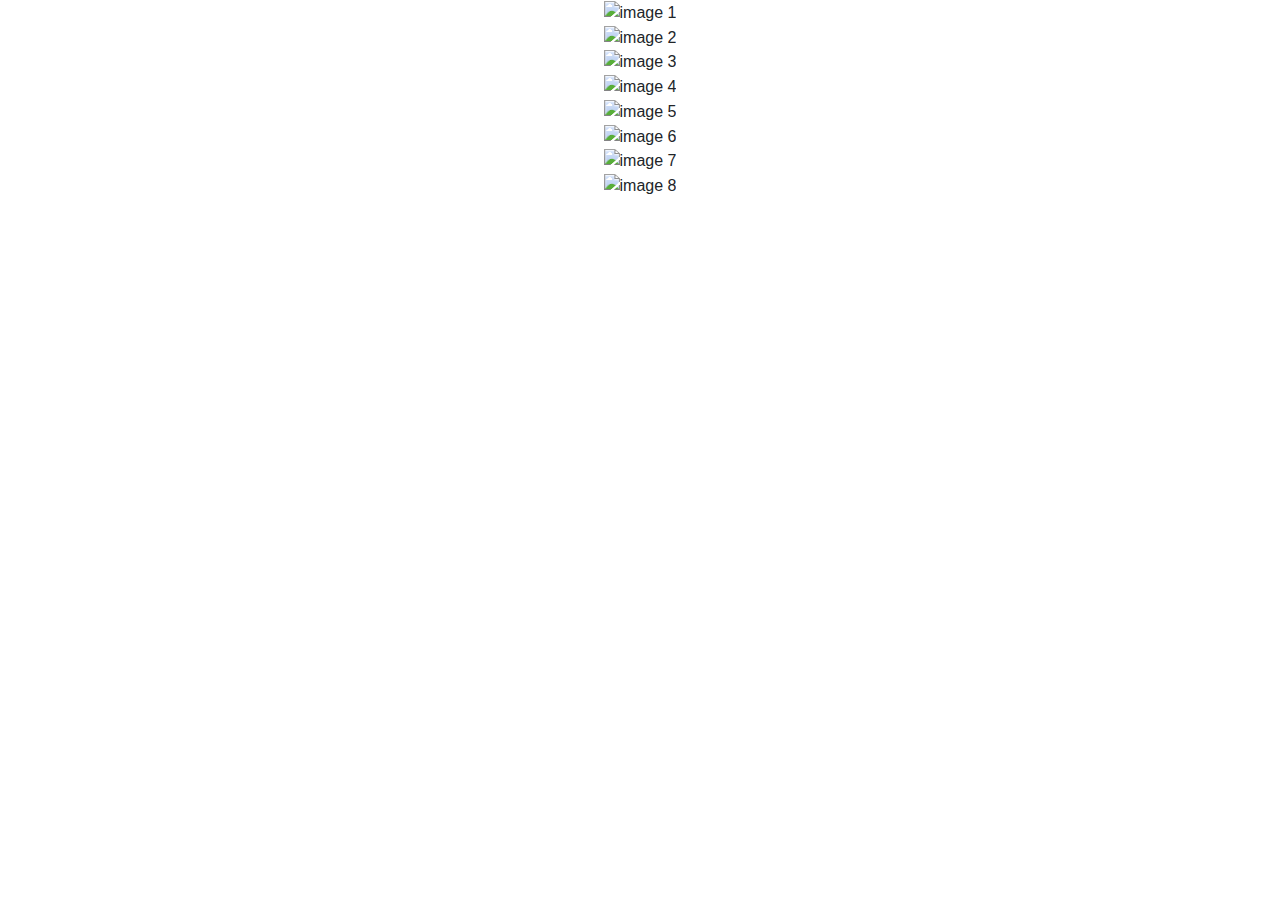
==== photo-gallery.html @ 135bf483 "draft completed" ====
<!DOCTYPE html>
<html lang="ko">
    <head>
        <meta charset="utf-8" />
        <meta name="viewport" content="width=device-width, initial-scale=1, shrink-to-fit=no" />
        <meta name="description" content="" />
        <meta name="author" content="" />
        <title>형욱&혜민 결혼식</title>
        <link rel="stylesheet" href="https://cdn.jsdelivr.net/npm/bootstrap@4.3.1/dist/css/bootstrap.min.css" integrity="sha384-ggOyR0iXCbMQv3Xipma34MD+dH/1fQ784/j6cY/iJTQUOhcWr7x9JvoRxT2MZw1T" crossorigin="anonymous">
        <!-- Favicon-->
        <link rel="icon" type="image/x-icon" href="assets/favicon.ico" />
        <style>
            .photos{
                display: flex;
                -webkit-box-pack: justify;
                place-content: space-between;
                -webkit-box-align: center;
                align-items: center;
                flex-direction: column;
            }
            .photo img {
                max-width: 100%;
                height: auto;
                object-fit: contain;
            }
        </style>
    </head>
    <body>
        <div>
            <div class= "photos">
                <div class="photo">
                    <img alt="image 1" src="assets/혜민+형욱-7.jpg">
                </div>
                <div class="photo">
                    <img alt="image 2" src="assets/혜민+형욱-71.jpg">
                </div>
                <div class="photo">
                    <img alt="image 3" src="assets/혜민+형욱-83.jpg">
                </div>
                <div class="photo">
                    <img alt="image 4" src="assets/혜민+형욱-145.jpg">
                </div>
                <div class="photo">
                    <img alt="image 5" src="assets/혜민+형욱-170.jpg">
                </div>
                <div class="photo">
                    <img alt="image 6" src="assets/혜민+형욱-171.jpg">
                </div>
                <div class="photo">
                    <img alt="image 7" src="assets/혜민+형욱-215.jpg">
                </div>
                <div class="photo">
                    <img alt="image 8" src="assets/231.jpg">
                </div>
            </div>
        </div>
    </body>
</html>
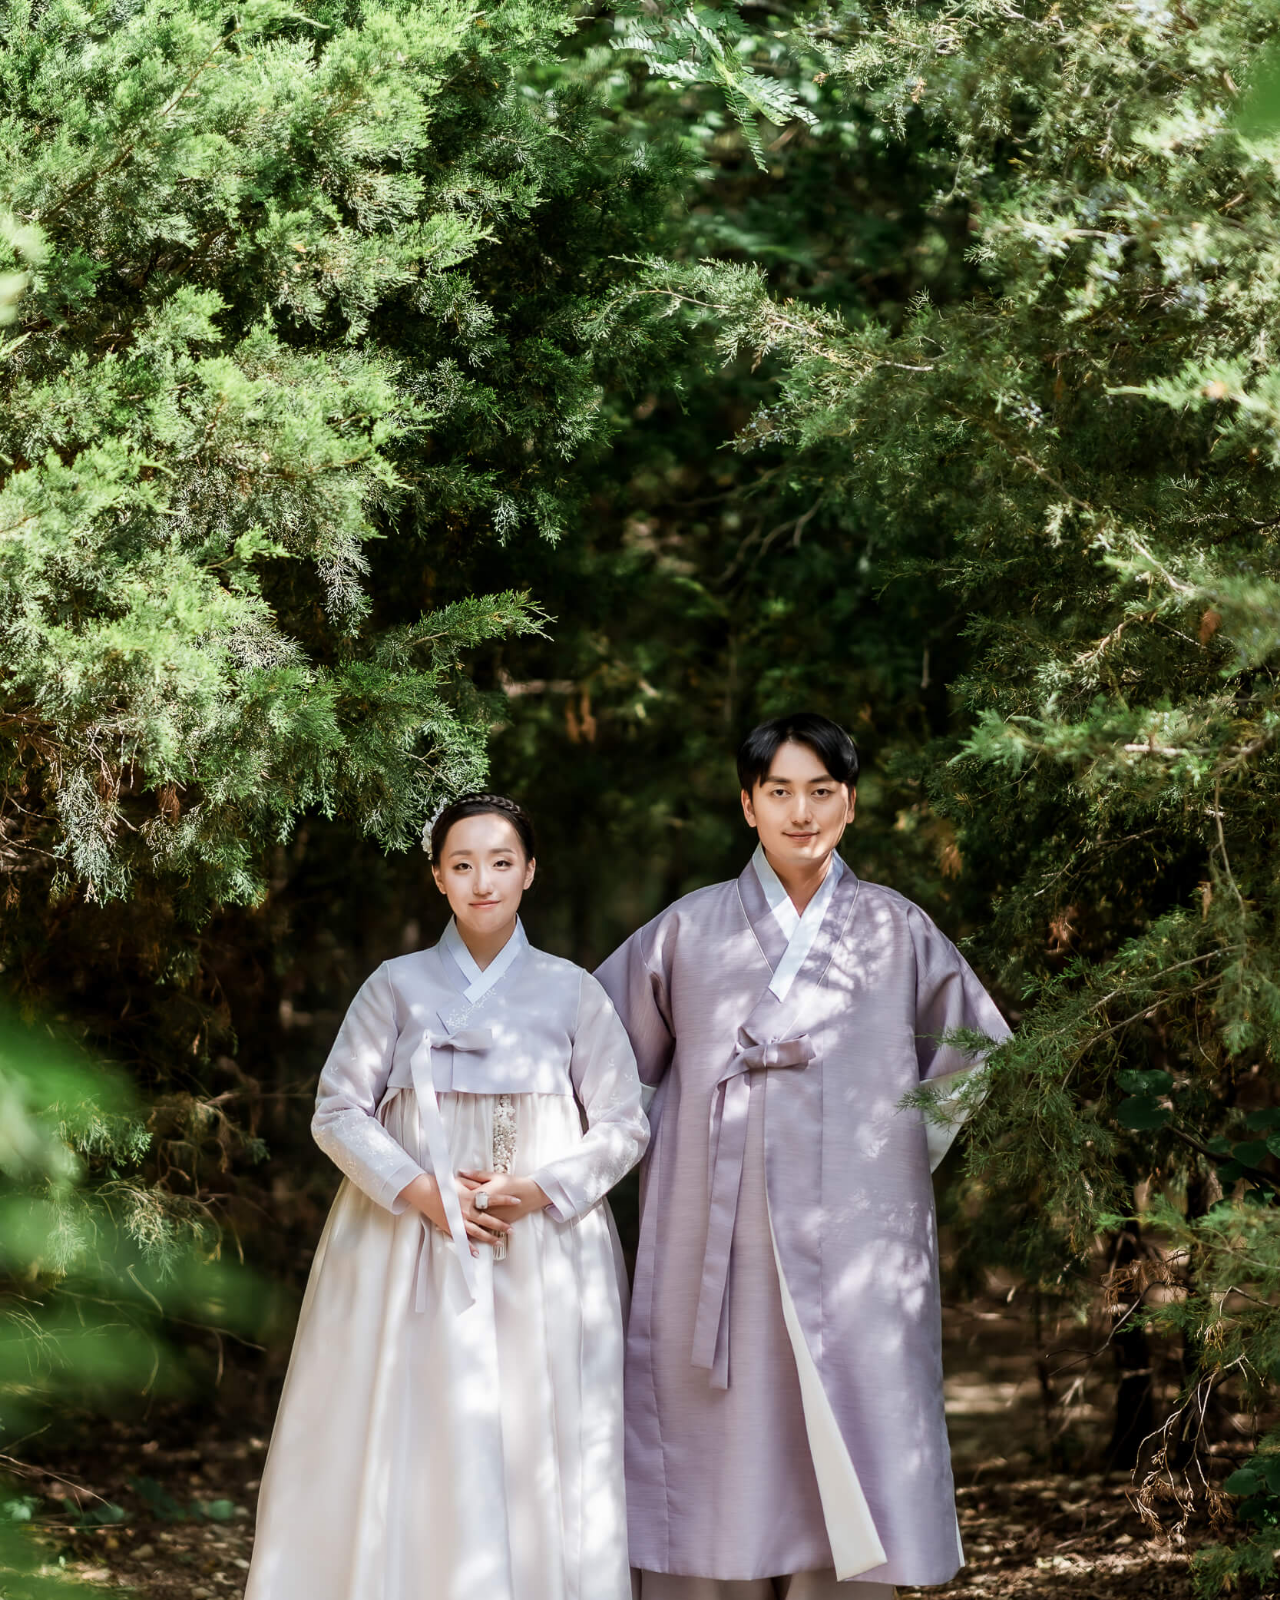
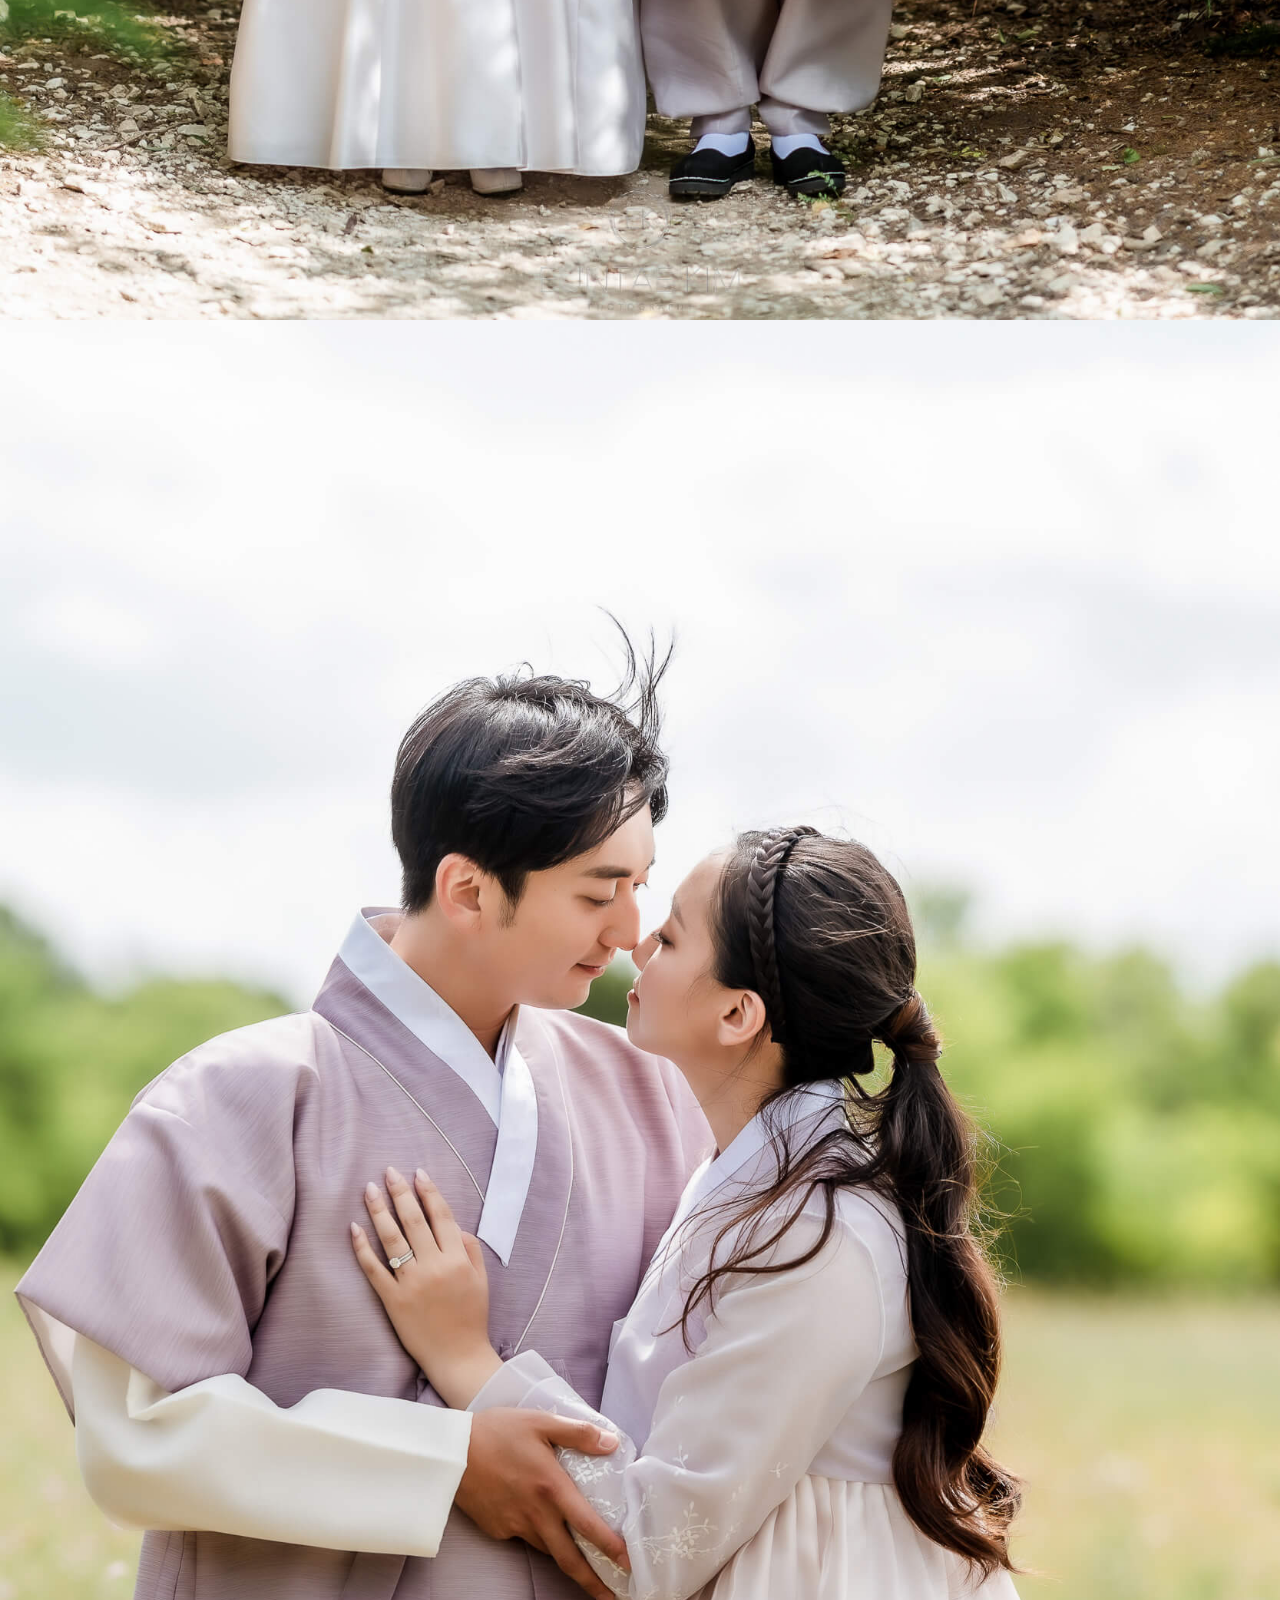
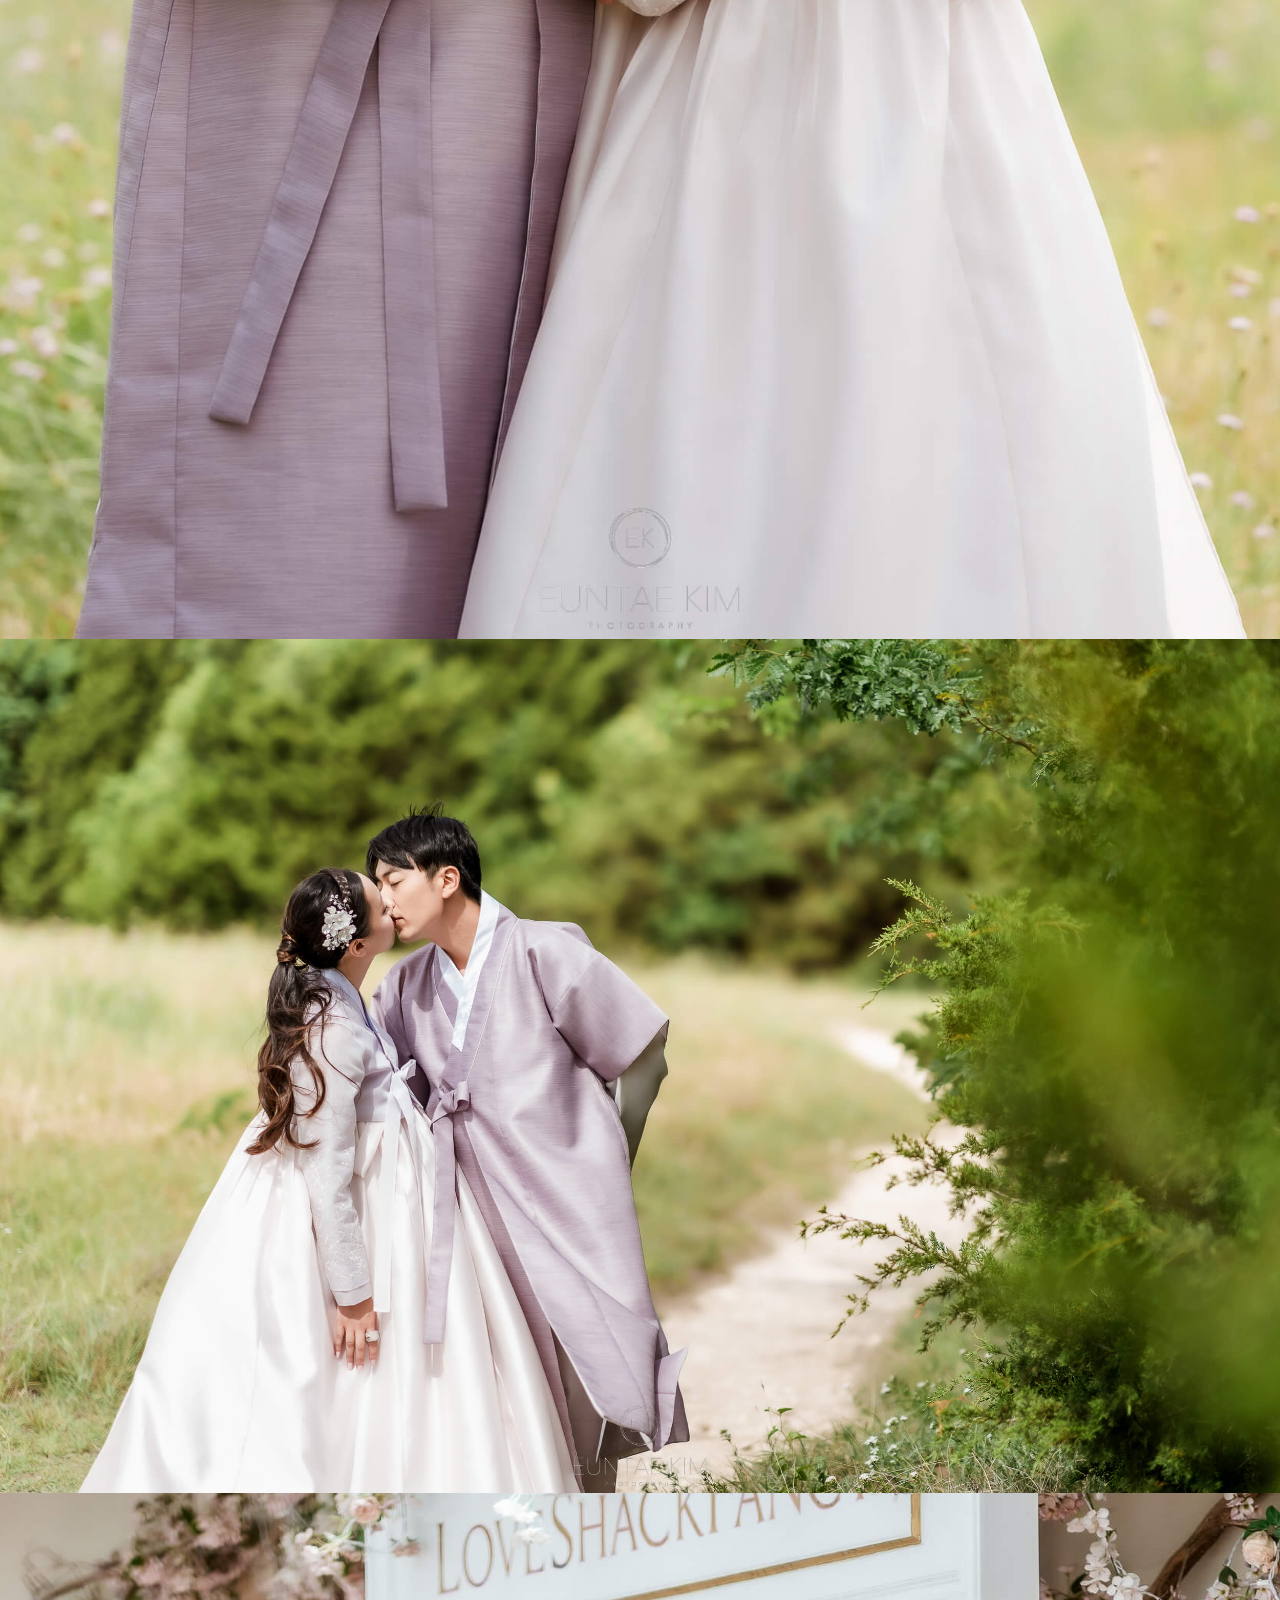
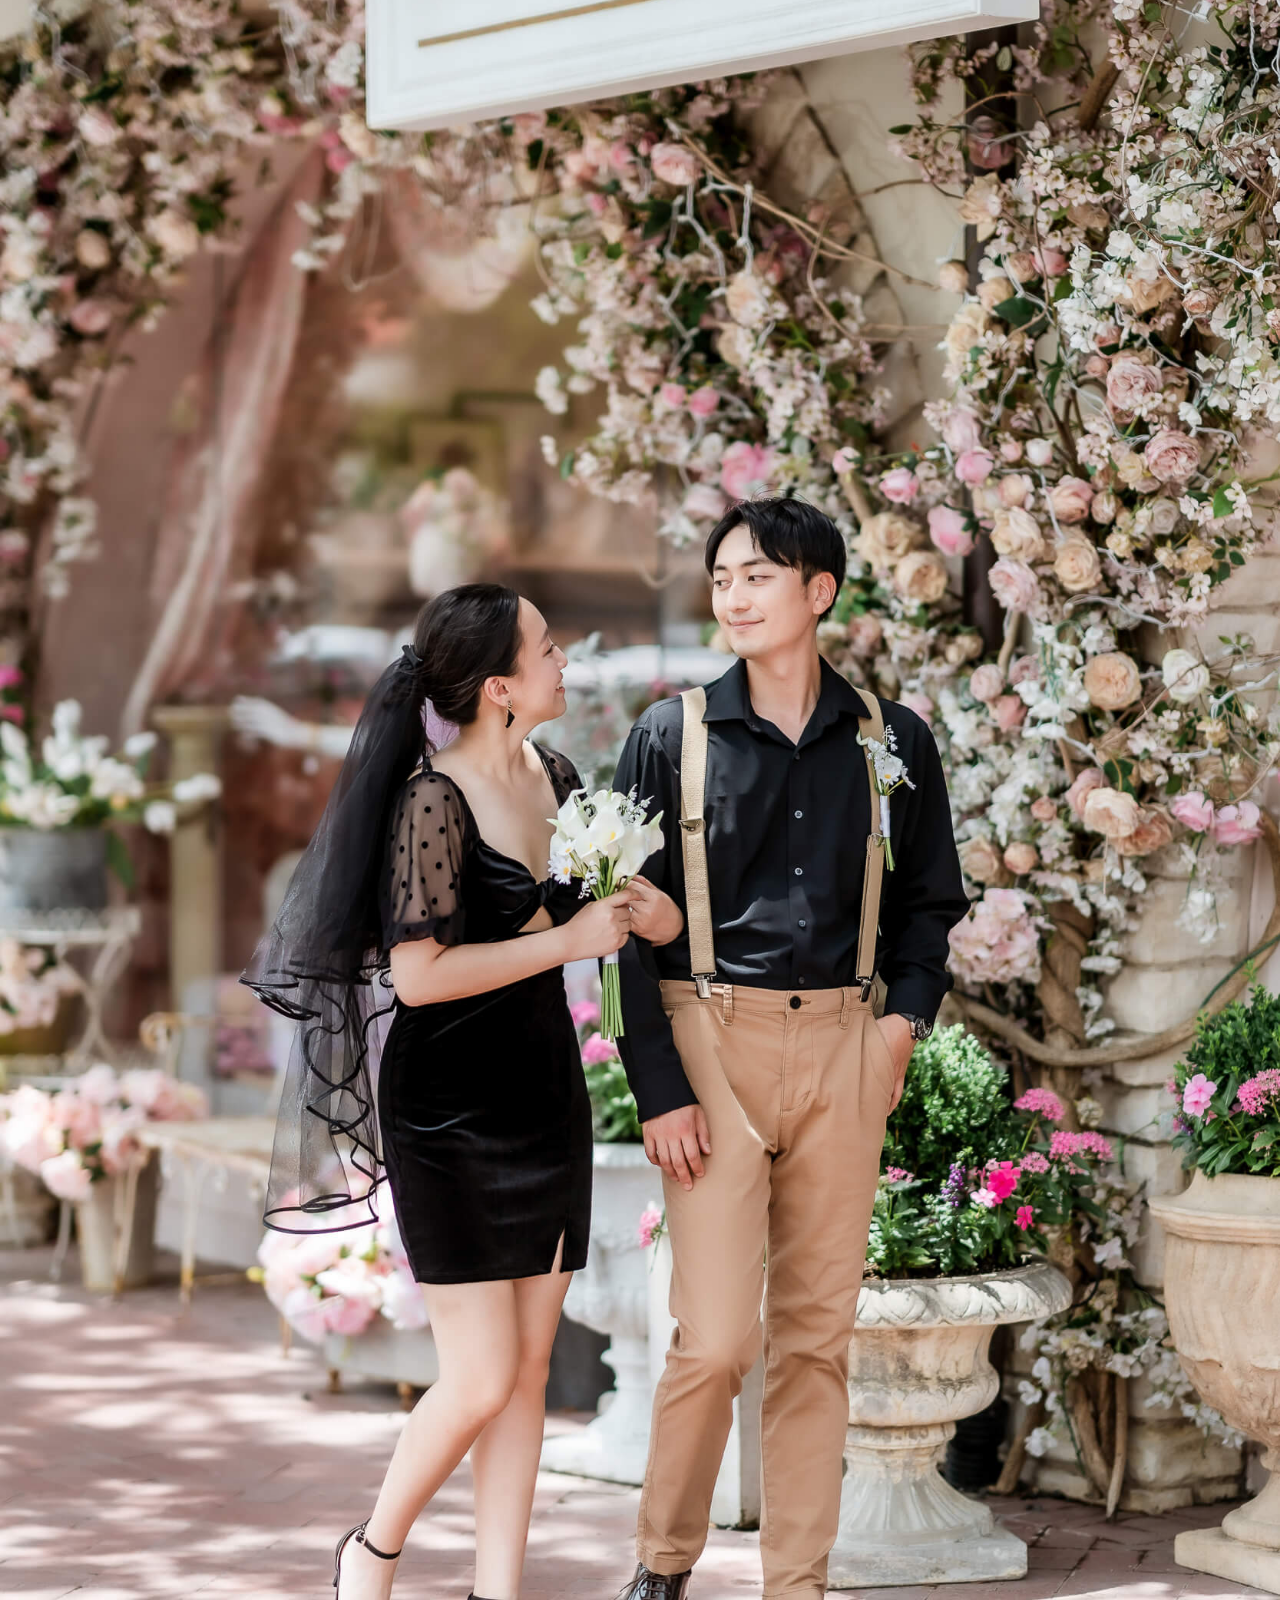
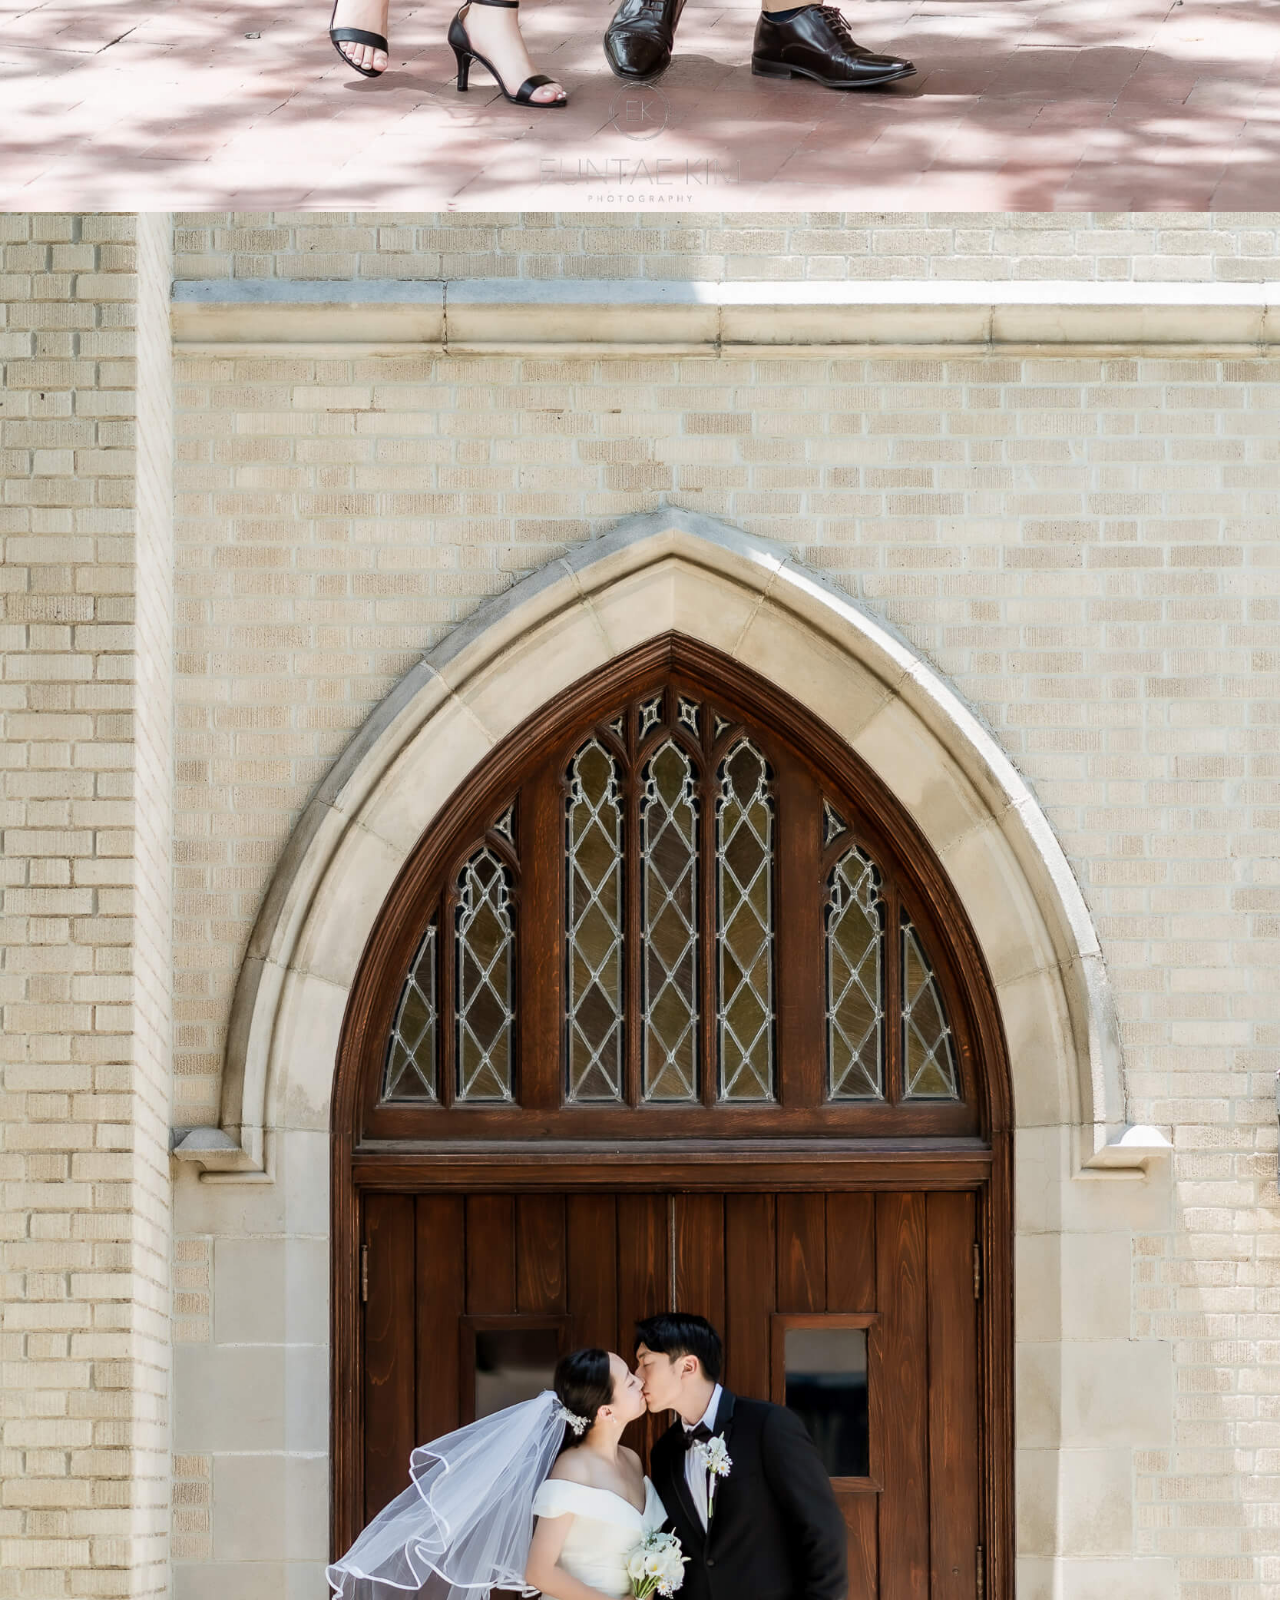
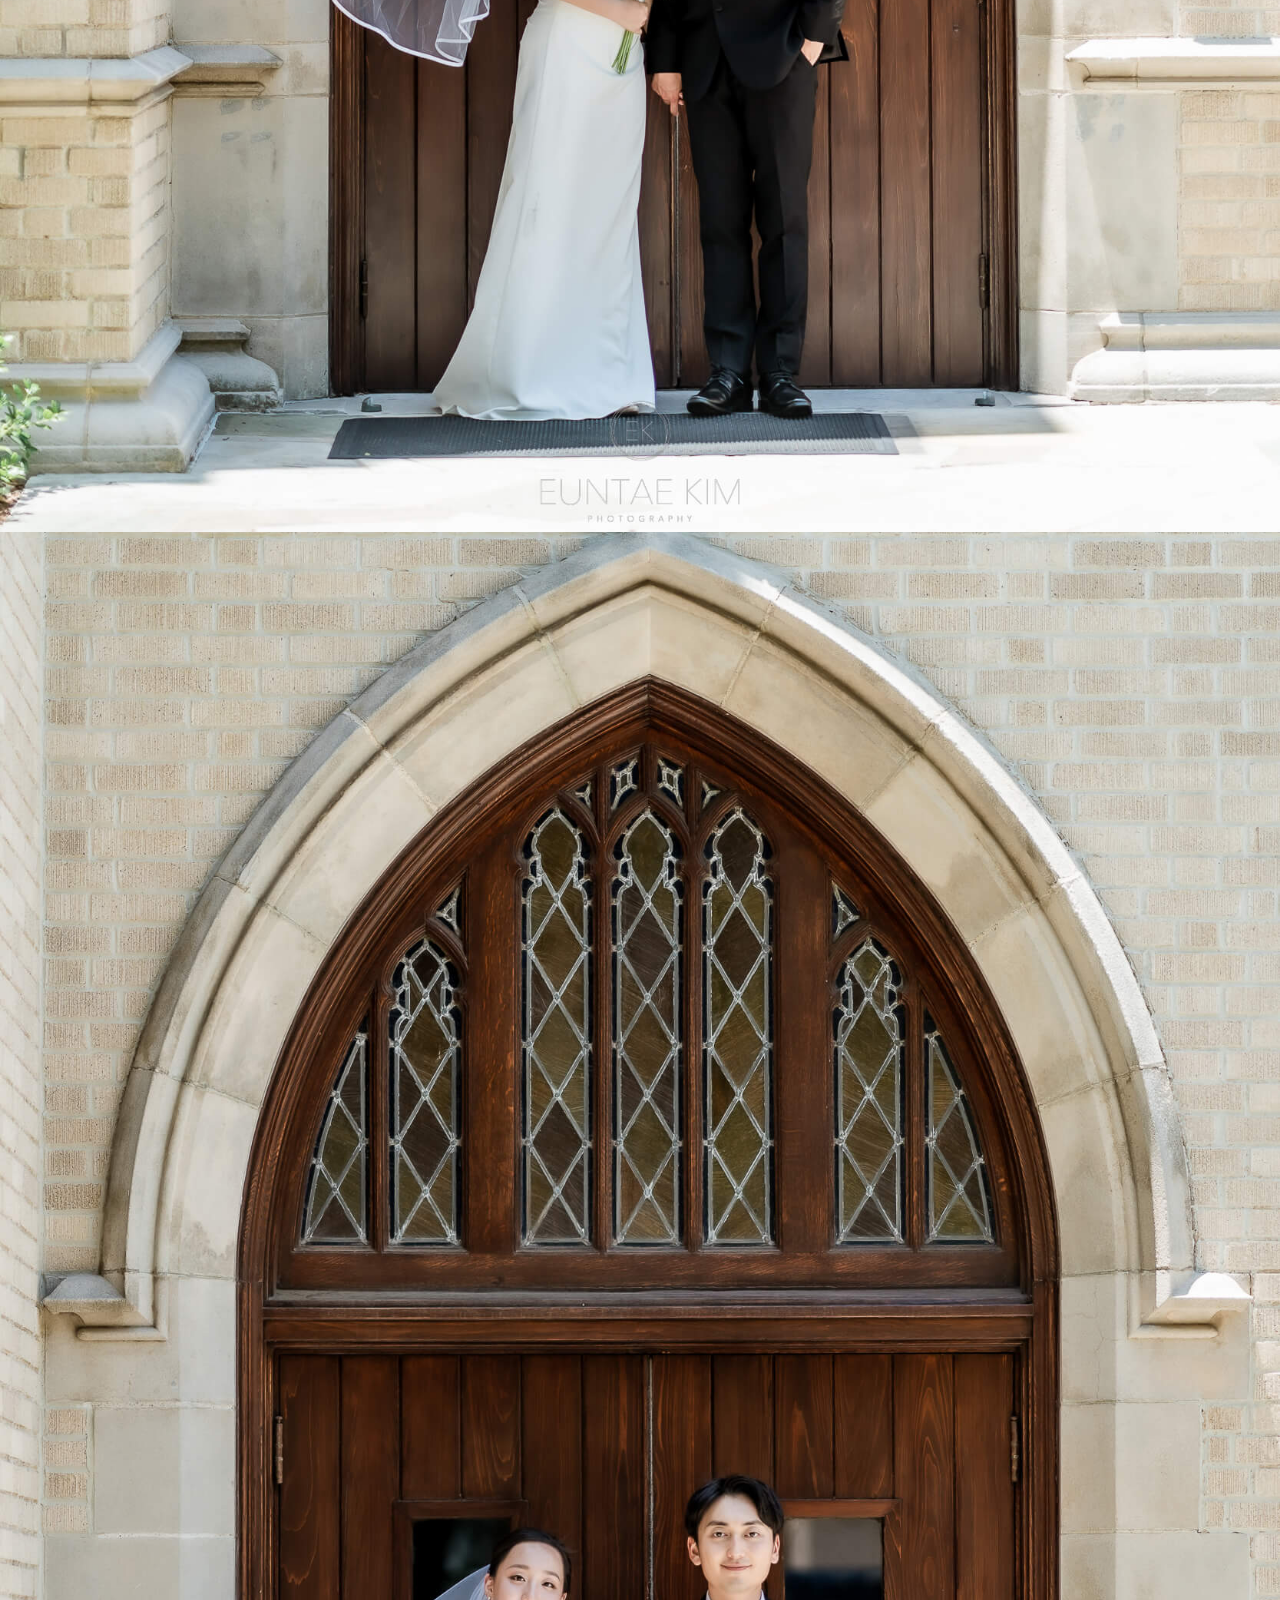
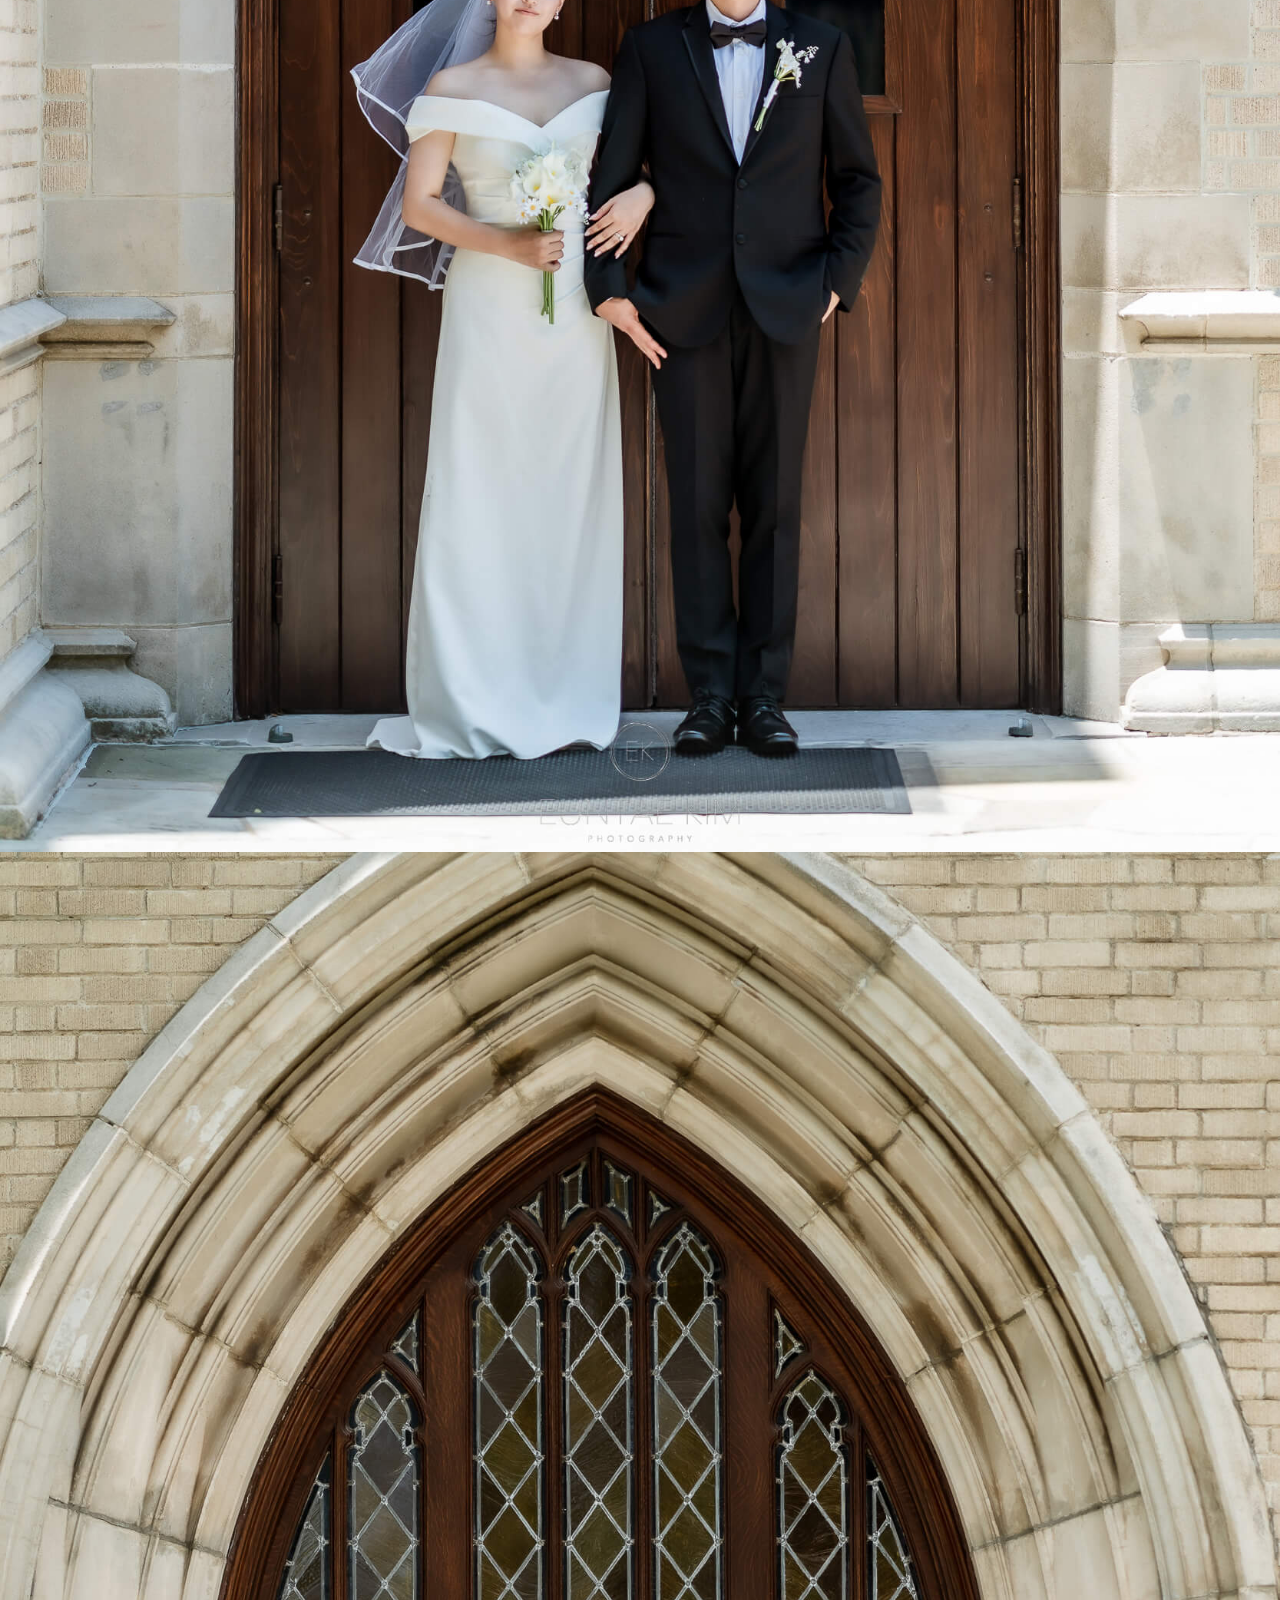
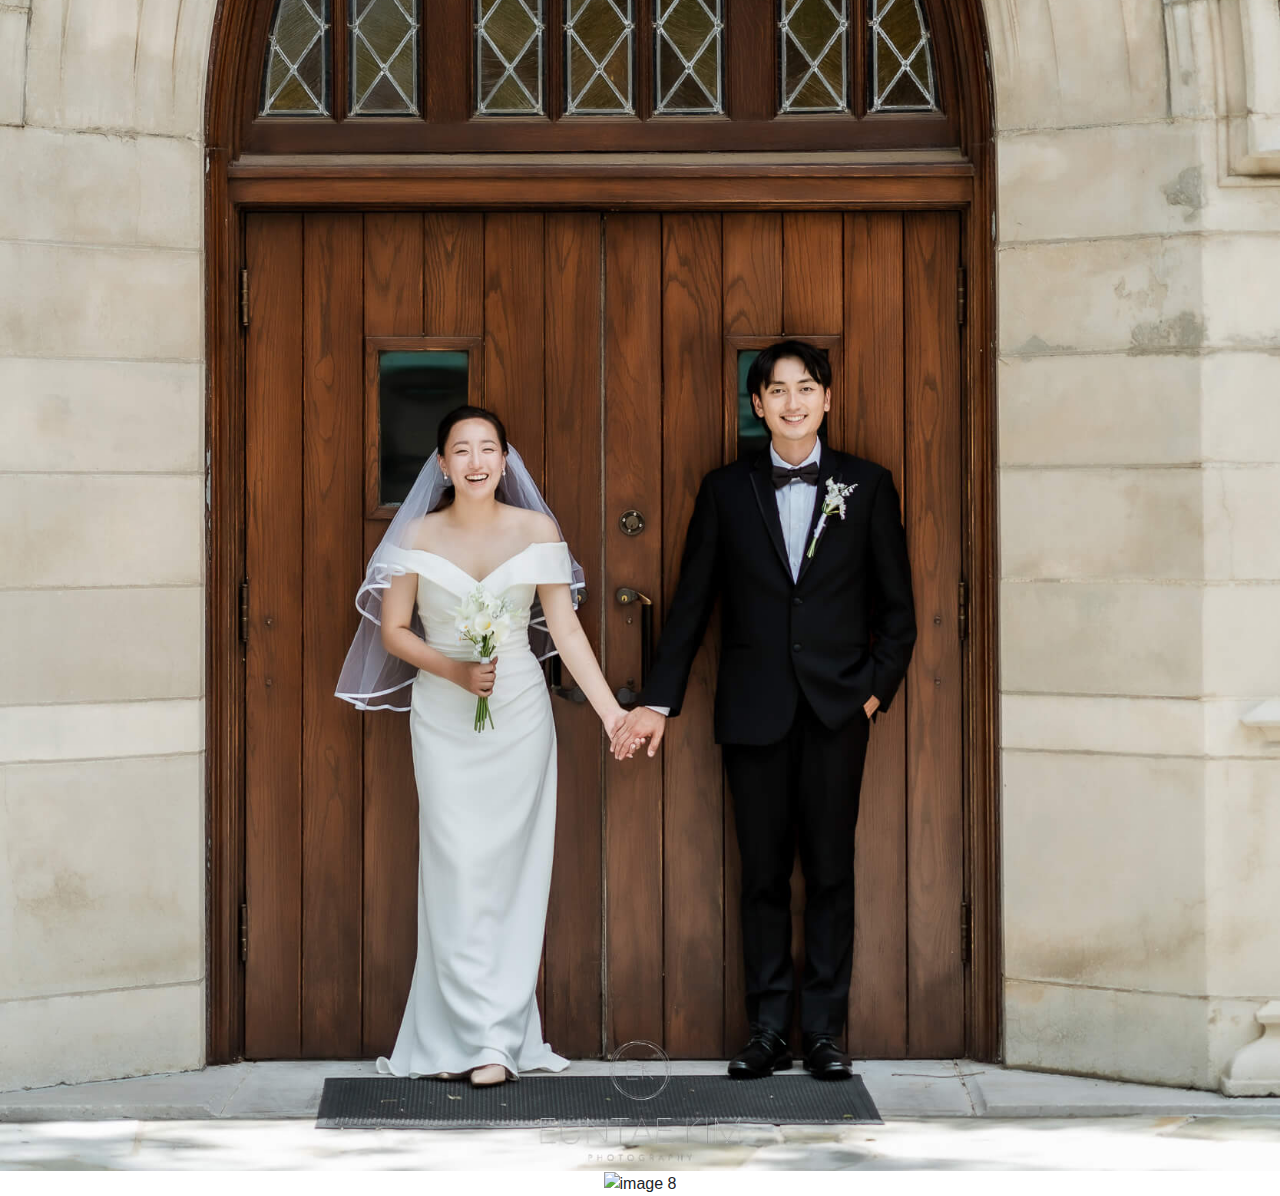
==== commit e8d9ffc3: "Edit details" ====
--- a/photo-gallery.html
+++ b/photo-gallery.html
@@ -3,12 +3,12 @@
     <head>
         <meta charset="utf-8" />
         <meta name="viewport" content="width=device-width, initial-scale=1, shrink-to-fit=no" />
-        <meta name="description" content="" />
-        <meta name="author" content="" />
+        <meta name="og:description" content="김형욱 이혜민 결혼식에 초대합니다" />
+        <meta name="og:title" content="김형욱 ♥ 이혜민" />
         <title>형욱&혜민 결혼식</title>
         <link rel="stylesheet" href="https://cdn.jsdelivr.net/npm/bootstrap@4.3.1/dist/css/bootstrap.min.css" integrity="sha384-ggOyR0iXCbMQv3Xipma34MD+dH/1fQ784/j6cY/iJTQUOhcWr7x9JvoRxT2MZw1T" crossorigin="anonymous">
         <!-- Favicon-->
-        <link rel="icon" type="image/x-icon" href="assets/favicon.ico" />
+        <link rel="icon" type="image/x-icon" href="assets/410.jpg" />        
         <style>
             .photos{
                 display: flex;
